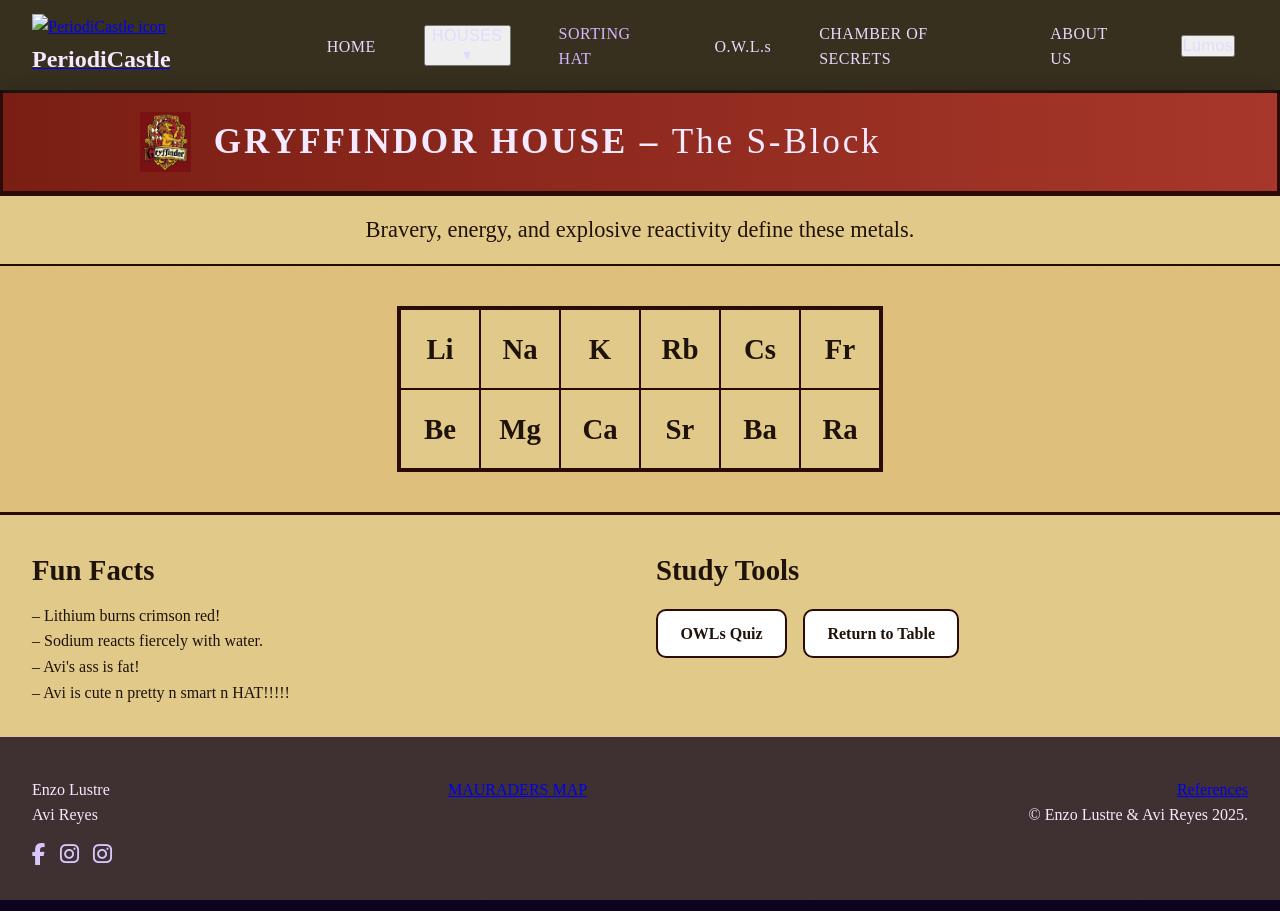
==== public/1-gryffindor.html @ 58e9e411 "edits7 yahoo" ====
<!DOCTYPE html>
<html lang="en">

<head>
    <meta charset="UTF-8" />
    <title>PeriodiCastle | Gryffindor</title>

    <link rel="icon" href="../assets/proposal/Favicon.png" type="image/x-icon" />

    <meta name="viewport" content="width=device-width, initial-scale=1" />
    <meta name="description"
        content="Take a look at the courageous wizards of Gryffindor." />
    <meta name="author" content="Lorenzo Antonio M. Lustre & Avisha Marie Fatima P. Reyes" />

    <link rel="stylesheet"
      href="https://cdnjs.cloudflare.com/ajax/libs/font-awesome/6.5.0/css/all.min.css"
      integrity="sha512-DTOQO9RWCH3ppGqcWaEA1BIZOC6xxalwEsw9c2QQeAIftl+Vegovlnee1c9QX4TctnWMn13TZye+giMm8e2LwA=="
      crossorigin="anonymous" referrerpolicy="no-referrer" />
    <link rel="stylesheet" href="css/1-gryffindor.css" />

    <script src="js/1-gryffindor.js" defer></script>

</head>

<body class="gryffindor-page">

    <nav class="main-nav">
        <div class="nav-inner">

            <div class="nav-left">
                <a href="../index.html" class="brand-link">
                    <img src="../assets/proposal/Favicon.png" alt="PeriodiCastle icon" class="nav-favicon" />
                    <span class="nav-title">PeriodiCastle</span>
                </a>
            </div>

            <div class="nav-right">

                <a href="../index.html" class="nav-link">HOME</a>

                <div class="nav-dropdown">
                    <button class="nav-link nav-dropdown-toggle" type="button">
                        HOUSES ▾
                    </button>

                    <div class="nav-dropdown-menu">
                        <a href="1-gryffindor.html" class="nav-dropdown-item">Gryffindor (S-Block)</a>
                        <a href="2-slytherin.html" class="nav-dropdown-item">Slytherin (P-Block)</a>
                        <a href="3-hufflepuff.html" class="nav-dropdown-item">Hufflepuff (D-Block)</a>
                        <a href="4-ravenclaw.html" class="nav-dropdown-item">Ravenclaw (F-Block)</a>
                    </div>
                </div>

                <a href="5-sortinghat.html" class="nav-link active">SORTING HAT</a>
                <a href="6-owls.html" class="nav-link">O.W.L.s</a>
                <a href="7-chamberofsecrets.html" class="nav-link">CHAMBER OF SECRETS</a>
                <a href="8-aboutus.html" class="nav-link">ABOUT US</a>

                <button class="nav-link lumos-toggle" type="button" id="lumosToggle">
                    Lumos
                </button>
            </div>
        </div>
    </nav>


    <main class="gryffindor-main">

        <!-- Red House Banner -->
        <section class="gryffindor-banner">
            <div class="banner-inner">
            <img src="../assets/icons/1-gryffindor-crest.png" alt="Gryffindor Crest" class="house-crest">
            <h1>GRYFFINDOR HOUSE – <span>The S-Block</span></h1>
            </div>
        </section>

        <!-- Subtitle -->
        <section class="gryffindor-tagline">
            Bravery, energy, and explosive reactivity define these metals.
        </section>

        <!-- S-Block Elements Table -->
        <section class="sblock-wrapper">
        <div class="sblock-grid">
            <button class="element-cell" data-element="Li">Li</button>
            <button class="element-cell" data-element="Na">Na</button>
            <button class="element-cell" data-element="K">K</button>
            <button class="element-cell" data-element="Rb">Rb</button>
            <button class="element-cell" data-element="Cs">Cs</button>
            <button class="element-cell" data-element="Fr">Fr</button>

            <button class="element-cell" data-element="Be">Be</button>
            <button class="element-cell" data-element="Mg">Mg</button>
            <button class="element-cell" data-element="Ca">Ca</button>
            <button class="element-cell" data-element="Sr">Sr</button>
            <button class="element-cell" data-element="Ba">Ba</button>
            <button class="element-cell" data-element="Ra">Ra</button>
        </div>
        </section>


        <!-- Bottom Info Section -->
        <section class="gryffindor-bottom">
    
            <div class="fun-facts">
            <h2> Fun Facts</h2>
            <ul>
                <li>Lithium burns crimson red!</li>
                <li>Sodium reacts fiercely with water.</li>
                <li>Avi's ass is fat!</li>
                <li>Avi is cute n pretty n smart n HAT!!!!!</li>
            </ul>
            </div>

            <div class="study-tools">
            <h2>Study Tools</h2>
            <div class="study-buttons">
                <a href="6-owls.html" class="gryff-btn">OWLs Quiz</a>
                <a href="../index.html" class="gryff-btn gryff-secondary">Return to Table</a>
            </div>
            </div>

        </section>

        </main>

        <div class="element-modal hidden" id="elementModal">
        <div class="element-card">
            <button class="modal-close" id="modalClose">×</button>

            <h2 id="modalName">Lithium</h2>
            <p class="modal-symbol" id="modalSymbol">Li</p>

            <div class="modal-info">
            <p><strong>Atomic Number:</strong> <span id="modalAtomic"></span></p>
            <p id="modalFact"></p>
            </div>
        </div>
        </div>



    <footer class="site-footer">
        <div class="footer-inner">

            <!-- Left (sorry ineed these comments naguguluhan ako ) -->
            <div class="footer-left">
                <p class="footer-names">
                    Enzo Lustre<br>
                    Avi Reyes
                </p>

                <p class="footer-social">
             <!-- Facebook -->
                    <a href="https://facebook.com/" class="social-icon" aria-label="Facebook" target="_blank">
                        <i class="fab fa-facebook-f"></i>
                    </a>
            <!-- IG - enoz stinky -->
                    <a href="https://www.instagram.com/1192ertsul_ozne" 
                        class="social-icon" aria-label="Enzo Instagram" target="_blank">
                        <i class="fab fa-instagram"></i>
                    </a>
            <!-- IG - Avi -->
                    <a href="https://instagram.com/avieszha" 
                        class="social-icon" aria-label="Avi Instagram" target="_blank">
                        <i class="fab fa-instagram"></i>
                    </a>
                </p>
            </div>

            <!-- Center -->
            <div class="footer-center">
                <a href="9-mauradersmap.html" class="footer-map-link">
                    MAURADERS MAP
                </a>
            </div>

            <!-- Right -->
            <div class="footer-right">
                <a href="10-references.html" class="references-link">References</a>

                <p class="footer-copy">© Enzo Lustre &amp; Avi Reyes 2025.</p>
            </div>

        </div>
    </footer>

</body>

</html>
---- public/css/1-gryffindor.css ----
/* ==========================================================
   GLOBAL RESET
   ========================================================== */

* {
  box-sizing: border-box;
  margin: 0;
  padding: 0;
}

html, body {
  font-family: "EB Garamond", serif;
  line-height: 1.6;
  scroll-behavior: smooth;
}

body {
  min-height: 100vh;
  display: flex;
  flex-direction: column;
  padding-top: 90px;
  color: #f4eaff;
}

/* ==========================================================
   NAVIGATION
   ========================================================== */

.main-nav {
  position: fixed;
  top: 0;
  left: 0;
  width: 100%;
  background: rgba(0, 0, 0, 0.75);
  backdrop-filter: blur(10px);
  padding: 0.9rem 2rem;
  z-index: 2000;
  transition: background 0.35s ease, color 0.35s ease;
}

.nav-inner {
  display: flex;
  justify-content: space-between;
  align-items: center;
}

.nav-left,
.nav-right {
  display: flex;
  align-items: center;
  gap: 1.4rem;
}

.nav-title {
  font-size: 1.5rem;
  font-weight: bold;
  color: #f4eaff;
}

.nav-favicon {
  height: 32px;
  width: 32px;
  margin-right: 7px;
}

.nav-link {
  color: #e4d9ff;
  text-decoration: none;
  font-size: 1rem;
  letter-spacing: 0.5px;
  margin: 0 0.8rem;
}

.nav-link:hover,
.nav-link.active {
  color: #d4b6ff;
}

/* Dropdown */
.nav-dropdown {
  position: relative;
}

.nav-dropdown-menu {
  position: absolute;
  top: 100%;
  left: 0;
  min-width: 190px;
  padding: 0.4rem 0;
  background: rgba(40, 20, 70, 0.96);
  border-radius: 10px;
  border: 1px solid rgba(255, 255, 255, 0.3);
  display: none;
  z-index: 999;
}

.nav-dropdown-menu.open {
  display: block;
}

.nav-dropdown-item {
  display: block;
  padding: 0.45rem 0.9rem;
  color: #f4eaff;
  text-decoration: none;
  font-size: 0.9rem;
}

.nav-dropdown-item:hover {
  background: rgba(204, 148, 255, 0.16);
}

/* ==========================================================
   PAGE BACKGROUND + LUMOS
   ========================================================== */

body.gryffindor-page {
  background: #140a30 url("../../assets/backgrounds/1-gryffindor.png")
    center/cover no-repeat fixed;
}

body.gryffindor-page.lumos-on {
  background:
    linear-gradient(
      rgba(220, 208, 255, 0.75),
      rgba(200, 185, 250, 0.7)
    ),
    url("../../assets/backgrounds/1-gryffindor.png")
      center/cover no-repeat fixed;
  color: #2a1a40;
}

/* ==========================================================
   GRYFFINDOR BANNER + TAGLINE
   ========================================================== */

.gryffindor-banner {
  background: linear-gradient(to right, #7a1e14, #a7372a);
  border: 3px solid #2b0b08;
  padding: 1.2rem 2rem;
}

.banner-inner {
  display: flex;
  align-items: center;
  gap: 1.4rem;
  max-width: 1000px;
  margin: 0 auto;
}

.house-crest {
  height: 60px;
}

.gryffindor-banner h1 {
  font-size: 2.2rem;
  letter-spacing: 0.08em;
}

.gryffindor-banner span {
  font-weight: normal;
}

.gryffindor-tagline {
  background: #e1c98a;
  color: #1f1208;
  border-top: 2px solid #2b0b08;
  border-bottom: 2px solid #2b0b08;
  text-align: center;
  padding: 1rem;
  font-size: 1.4rem;
}

/* ==========================================================
   S-BLOCK GRID
   ========================================================== */

.sblock-wrapper {
  display: flex;
  justify-content: center;
  padding: 2.5rem 0;
}

.sblock-grid {
  display: grid;
  grid-template-columns: repeat(6, 80px);
  grid-template-rows: repeat(2, 80px);
  border: 3px solid #2b0b08;
}

.element-cell {
  all: unset;
  display: flex;
  align-items: center;
  justify-content: center;
  font-size: 1.8rem;
  font-weight: bold;
  background: #e1c98a;
  color: #1f1208;
  border: 1.5px solid #2b0b08;
  cursor: pointer;
  transition: transform 0.15s ease, background 0.15s ease;
}

.element-cell:hover {
  background: #f3deb0;
  transform: translateY(-3px);
}

/* ==========================================================
   ELEMENT MODAL
   ========================================================== */

.element-modal {
  position: fixed;
  inset: 0;
  background: rgba(20, 5, 5, 0.7);
  backdrop-filter: blur(4px);
  display: flex;
  align-items: center;
  justify-content: center;
  z-index: 5000;
}

.element-modal.hidden {
  display: none;
}

.element-card {
  background: #f1db9b;
  color: #1f1208;
  border: 3px solid #2b0b08;
  border-radius: 18px;
  padding: 2rem;
  width: 90%;
  max-width: 380px;
  text-align: center;
  position: relative;
  animation: popIn 0.25s ease;
}

@keyframes popIn {
  from {
    transform: scale(0.9);
    opacity: 0;
  }
  to {
    transform: scale(1);
    opacity: 1;
  }
}

.modal-close {
  position: absolute;
  top: 10px;
  right: 14px;
  font-size: 1.8rem;
  background: none;
  border: none;
  cursor: pointer;
  color: #2b0b08;
}

.modal-symbol {
  font-size: 2.5rem;
  font-weight: bold;
  margin: 0.3rem 0 1rem;
}

/* ==========================================================
   BOTTOM SECTION
   ========================================================== */

.gryffindor-bottom {
  display: grid;
  grid-template-columns: 1fr 1fr;
  gap: 2rem;
  background: #e1c98a;
  border-top: 3px solid #2b0b08;
  padding: 2rem;
  color: #1f1208;
}

.gryffindor-bottom h2 {
  font-size: 1.8rem;
  margin-bottom: 0.6rem;
}

.fun-facts ul {
  list-style: none;
}

.fun-facts li::before {
  content: "– ";
}

.study-buttons {
  display: flex;
  gap: 1rem;
  margin-top: 1rem;
}

.gryff-btn {
  padding: 0.6rem 1.4rem;
  border: 2px solid #2b0b08;
  background: #ffffff;
  color: #1f1208;
  font-weight: bold;
  text-decoration: none;
  border-radius: 10px;
}

.gryff-btn:hover {
  background: #f4e3b3;
}

/* ==========================================================
   FOOTER
   ========================================================== */

.site-footer {
  width: 100%;
  padding: 2.4rem 2rem;
  background: rgba(10, 0, 25, 0.75);
  border-top: 1px solid rgba(112, 11, 151, 0.264);
  margin-top: auto;
}

.footer-inner {
  display: flex;
  justify-content: space-between;
  flex-wrap: wrap;
  gap: 2rem;
}

.footer-left,
.footer-center,
.footer-right {
  flex: 1;
  min-width: 220px;
}

.footer-right {
  text-align: right;
}

.footer-social {
  display: flex;
  gap: 14px;
  margin-top: 10px;
}

.social-icon {
  color: #d8c6ff;
  font-size: 1.35rem;
  transition: 0.25s ease;
}

.social-icon:hover {
  color: #f3e7ff;
  transform: translateY(-2px);
}

/* ==========================================================
   RESPONSIVE
   ========================================================== */
   
@media (max-width: 768px) {
  .gryffindor-bottom {
    grid-template-columns: 1fr;
  }

  .sblock-grid {
    transform: scale(0.9);
  }
}
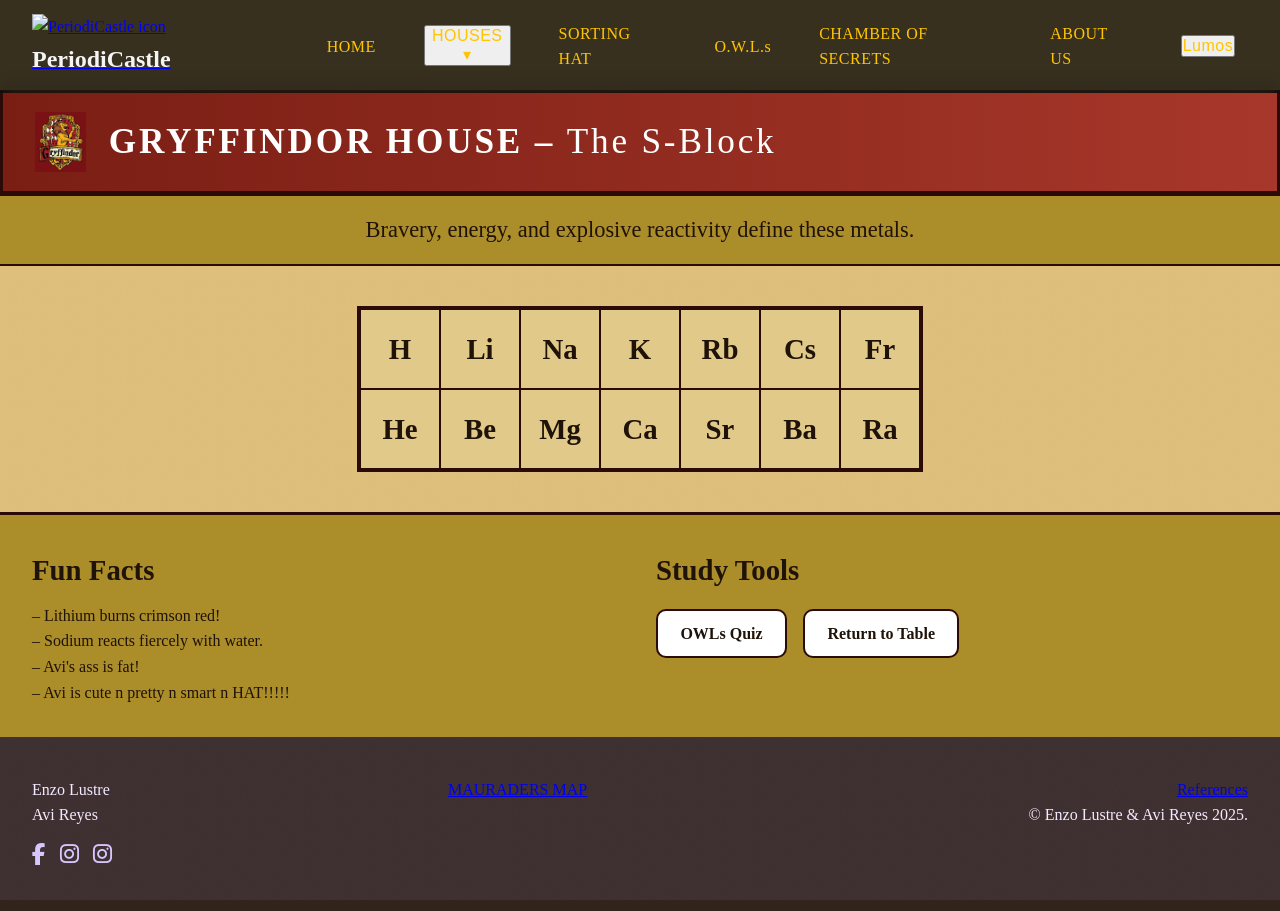
==== commit 7835c29c: "edits8 (slytherin almost done, gryff almost done, global css (esp footer) needs progress, home half " ====
--- a/public/1-gryffindor.html
+++ b/public/1-gryffindor.html
@@ -51,7 +51,7 @@
                     </div>
                 </div>
 
-                <a href="5-sortinghat.html" class="nav-link active">SORTING HAT</a>
+                <a href="5-sortinghat.html" class="nav-link">SORTING HAT</a>
                 <a href="6-owls.html" class="nav-link">O.W.L.s</a>
                 <a href="7-chamberofsecrets.html" class="nav-link">CHAMBER OF SECRETS</a>
                 <a href="8-aboutus.html" class="nav-link">ABOUT US</a>
@@ -82,6 +82,7 @@
         <!-- S-Block Elements Table -->
         <section class="sblock-wrapper">
         <div class="sblock-grid">
+            <button class="element-cell" data-element="H">H</button>
             <button class="element-cell" data-element="Li">Li</button>
             <button class="element-cell" data-element="Na">Na</button>
             <button class="element-cell" data-element="K">K</button>
@@ -89,6 +90,7 @@
             <button class="element-cell" data-element="Cs">Cs</button>
             <button class="element-cell" data-element="Fr">Fr</button>
 
+            <button class="element-cell" data-element="He">He</button>
             <button class="element-cell" data-element="Be">Be</button>
             <button class="element-cell" data-element="Mg">Mg</button>
             <button class="element-cell" data-element="Ca">Ca</button>
@@ -115,8 +117,8 @@
             <div class="study-tools">
             <h2>Study Tools</h2>
             <div class="study-buttons">
-                <a href="6-owls.html" class="gryff-btn">OWLs Quiz</a>
-                <a href="../index.html" class="gryff-btn gryff-secondary">Return to Table</a>
+                <a href="6-owls.html" class="gryffindor-btn">OWLs Quiz</a>
+                <a href="../index.html" class="gryffindor-btn gryffindor-secondary">Return to Table</a>
             </div>
             </div>
 
--- a/public/css/1-gryffindor.css
+++ b/public/css/1-gryffindor.css
@@ -1,5 +1,5 @@
 /* ==========================================================
-   GLOBAL RESET
+   GLOBAL
    ========================================================== */
 
 * {
@@ -54,7 +54,7 @@
 .nav-title {
   font-size: 1.5rem;
   font-weight: bold;
-  color: #f4eaff;
+  color: whitesmoke;
 }
 
 .nav-favicon {
@@ -64,7 +64,7 @@
 }
 
 .nav-link {
-  color: #e4d9ff;
+  color: #ffc500;
   text-decoration: none;
   font-size: 1rem;
   letter-spacing: 0.5px;
@@ -73,7 +73,7 @@
 
 .nav-link:hover,
 .nav-link.active {
-  color: #d4b6ff;
+  color: #7f0909;
 }
 
 /* Dropdown */
@@ -87,7 +87,7 @@
   left: 0;
   min-width: 190px;
   padding: 0.4rem 0;
-  background: rgba(40, 20, 70, 0.96);
+  background: #7f0909;
   border-radius: 10px;
   border: 1px solid rgba(255, 255, 255, 0.3);
   display: none;
@@ -101,13 +101,13 @@
 .nav-dropdown-item {
   display: block;
   padding: 0.45rem 0.9rem;
-  color: #f4eaff;
+  color: #ab8d29;
   text-decoration: none;
   font-size: 0.9rem;
 }
 
 .nav-dropdown-item:hover {
-  background: rgba(204, 148, 255, 0.16);
+  background: #a7372a;
 }
 
 /* ==========================================================
@@ -115,15 +115,15 @@
    ========================================================== */
 
 body.gryffindor-page {
-  background: #140a30 url("../../assets/backgrounds/1-gryffindor.png")
+  background: #aa8a23 url("../../assets/backgrounds/1-gryffindor.png")
     center/cover no-repeat fixed;
 }
 
 body.gryffindor-page.lumos-on {
   background:
     linear-gradient(
-      rgba(220, 208, 255, 0.75),
-      rgba(200, 185, 250, 0.7)
+      #7f0909,
+      #e1c98a
     ),
     url("../../assets/backgrounds/1-gryffindor.png")
       center/cover no-repeat fixed;
@@ -145,7 +145,8 @@
   align-items: center;
   gap: 1.4rem;
   max-width: 1000px;
-  margin: 0 auto;
+  margin: 0, 0;
+  color: white;
 }
 
 .house-crest {
@@ -162,7 +163,7 @@
 }
 
 .gryffindor-tagline {
-  background: #e1c98a;
+  background: #ab8d29;
   color: #1f1208;
   border-top: 2px solid #2b0b08;
   border-bottom: 2px solid #2b0b08;
@@ -183,7 +184,7 @@
 
 .sblock-grid {
   display: grid;
-  grid-template-columns: repeat(6, 80px);
+  grid-template-columns: repeat(7, 80px);
   grid-template-rows: repeat(2, 80px);
   border: 3px solid #2b0b08;
 }
@@ -203,8 +204,9 @@
 }
 
 .element-cell:hover {
-  background: #f3deb0;
-  transform: translateY(-3px);
+  background: #7f0909;
+  transform: translateY(-10px);
+  color: #ffc500;
 }
 
 /* ==========================================================
@@ -227,9 +229,9 @@
 }
 
 .element-card {
-  background: #f1db9b;
-  color: #1f1208;
-  border: 3px solid #2b0b08;
+  background: #7a1e14;
+  color: #ffc500;
+  border: 2px solid #2b0b08;
   border-radius: 18px;
   padding: 2rem;
   width: 90%;
@@ -275,7 +277,7 @@
   display: grid;
   grid-template-columns: 1fr 1fr;
   gap: 2rem;
-  background: #e1c98a;
+  background: #ab8d29;
   border-top: 3px solid #2b0b08;
   padding: 2rem;
   color: #1f1208;
@@ -300,7 +302,7 @@
   margin-top: 1rem;
 }
 
-.gryff-btn {
+.gryffindor-btn {
   padding: 0.6rem 1.4rem;
   border: 2px solid #2b0b08;
   background: #ffffff;
@@ -310,7 +312,7 @@
   border-radius: 10px;
 }
 
-.gryff-btn:hover {
+.gryffindor-btn:hover {
   background: #f4e3b3;
 }
 
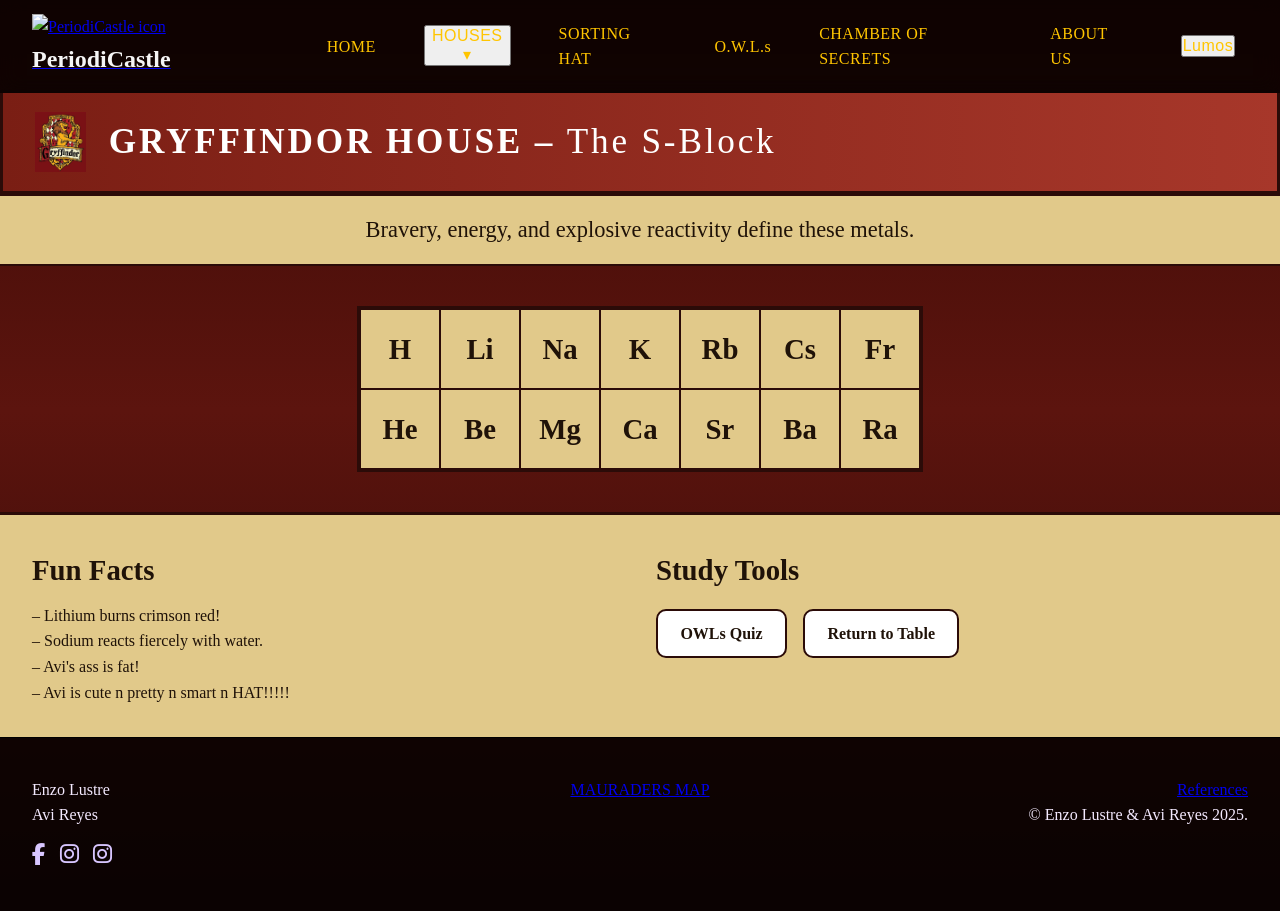
==== commit ec2be09e: "hhh" ====
--- a/public/1-gryffindor.html
+++ b/public/1-gryffindor.html
@@ -66,7 +66,7 @@
 
     <main class="gryffindor-main">
 
-        <!-- Red House Banner -->
+        <!-- Gryffindor House Banner -->
         <section class="gryffindor-banner">
             <div class="banner-inner">
             <img src="../assets/icons/1-gryffindor-crest.png" alt="Gryffindor Crest" class="house-crest">
--- a/public/css/1-gryffindor.css
+++ b/public/css/1-gryffindor.css
@@ -21,6 +21,8 @@
   padding-top: 90px;
   color: #f4eaff;
 }
+
+
 
 /* ==========================================================
    NAVIGATION
@@ -101,7 +103,7 @@
 .nav-dropdown-item {
   display: block;
   padding: 0.45rem 0.9rem;
-  color: #ab8d29;
+  color: #e1c98a;
   text-decoration: none;
   font-size: 0.9rem;
 }
@@ -115,20 +117,33 @@
    ========================================================== */
 
 body.gryffindor-page {
-  background: #aa8a23 url("../../assets/backgrounds/1-gryffindor.png")
-    center/cover no-repeat fixed;
-}
-
-body.gryffindor-page.lumos-on {
   background:
     linear-gradient(
-      #7f0909,
-      #e1c98a
+      180deg,
+      #3b0a06 0%,  
+      #5c140e 45%,   
+      #2a0806 100%
     ),
     url("../../assets/backgrounds/1-gryffindor.png")
       center/cover no-repeat fixed;
+  color: #f4eaff;
+}
+
+body.gryffindor-page.lumos-on {
+  background:
+    url("../../assets/backgrounds/1-gryffindor.png")
+      center/cover no-repeat fixed;
   color: #2a1a40;
 }
+
+.gryffindor-tagline.lumos-on {
+  background: #e1c98a
+}
+
+.gryffindor-bottom.lumos-on {
+  background: #e1c98a
+}
+
 
 /* ==========================================================
    GRYFFINDOR BANNER + TAGLINE
@@ -163,7 +178,7 @@
 }
 
 .gryffindor-tagline {
-  background: #ab8d29;
+  background: #e1c98a;
   color: #1f1208;
   border-top: 2px solid #2b0b08;
   border-bottom: 2px solid #2b0b08;
@@ -277,7 +292,7 @@
   display: grid;
   grid-template-columns: 1fr 1fr;
   gap: 2rem;
-  background: #ab8d29;
+  background: #e1c98a;
   border-top: 3px solid #2b0b08;
   padding: 2rem;
   color: #1f1208;
@@ -313,7 +328,7 @@
 }
 
 .gryffindor-btn:hover {
-  background: #f4e3b3;
+  background: #7a1e14;
 }
 
 /* ==========================================================
@@ -323,8 +338,8 @@
 .site-footer {
   width: 100%;
   padding: 2.4rem 2rem;
-  background: rgba(10, 0, 25, 0.75);
-  border-top: 1px solid rgba(112, 11, 151, 0.264);
+  background: rgba(0, 0, 0, 0.75);
+  border-top: 1px solid black;
   margin-top: auto;
 }
 
@@ -346,6 +361,10 @@
   text-align: right;
 }
 
+.footer-center {
+  text-align: center;
+}
+
 .footer-social {
   display: flex;
   gap: 14px;
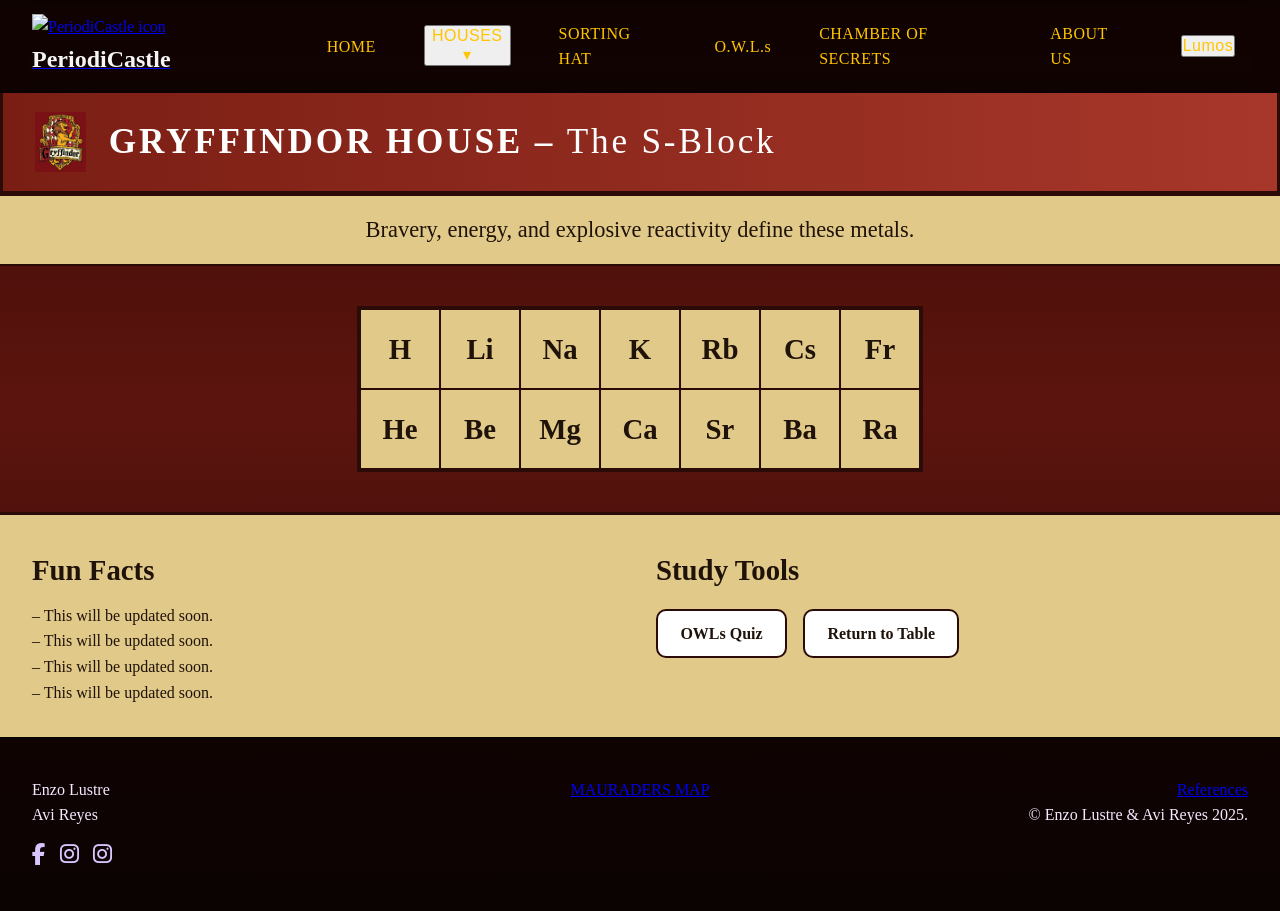
==== commit e6eb56f2: "q2 submission" ====
--- a/public/1-gryffindor.html
+++ b/public/1-gryffindor.html
@@ -107,10 +107,10 @@
             <div class="fun-facts">
             <h2> Fun Facts</h2>
             <ul>
-                <li>Lithium burns crimson red!</li>
-                <li>Sodium reacts fiercely with water.</li>
-                <li>Avi's ass is fat!</li>
-                <li>Avi is cute n pretty n smart n HAT!!!!!</li>
+                <li>This will be updated soon.</li>
+                <li>This will be updated soon.</li>
+                <li>This will be updated soon.</li>
+                <li>This will be updated soon.</li>
             </ul>
             </div>
 
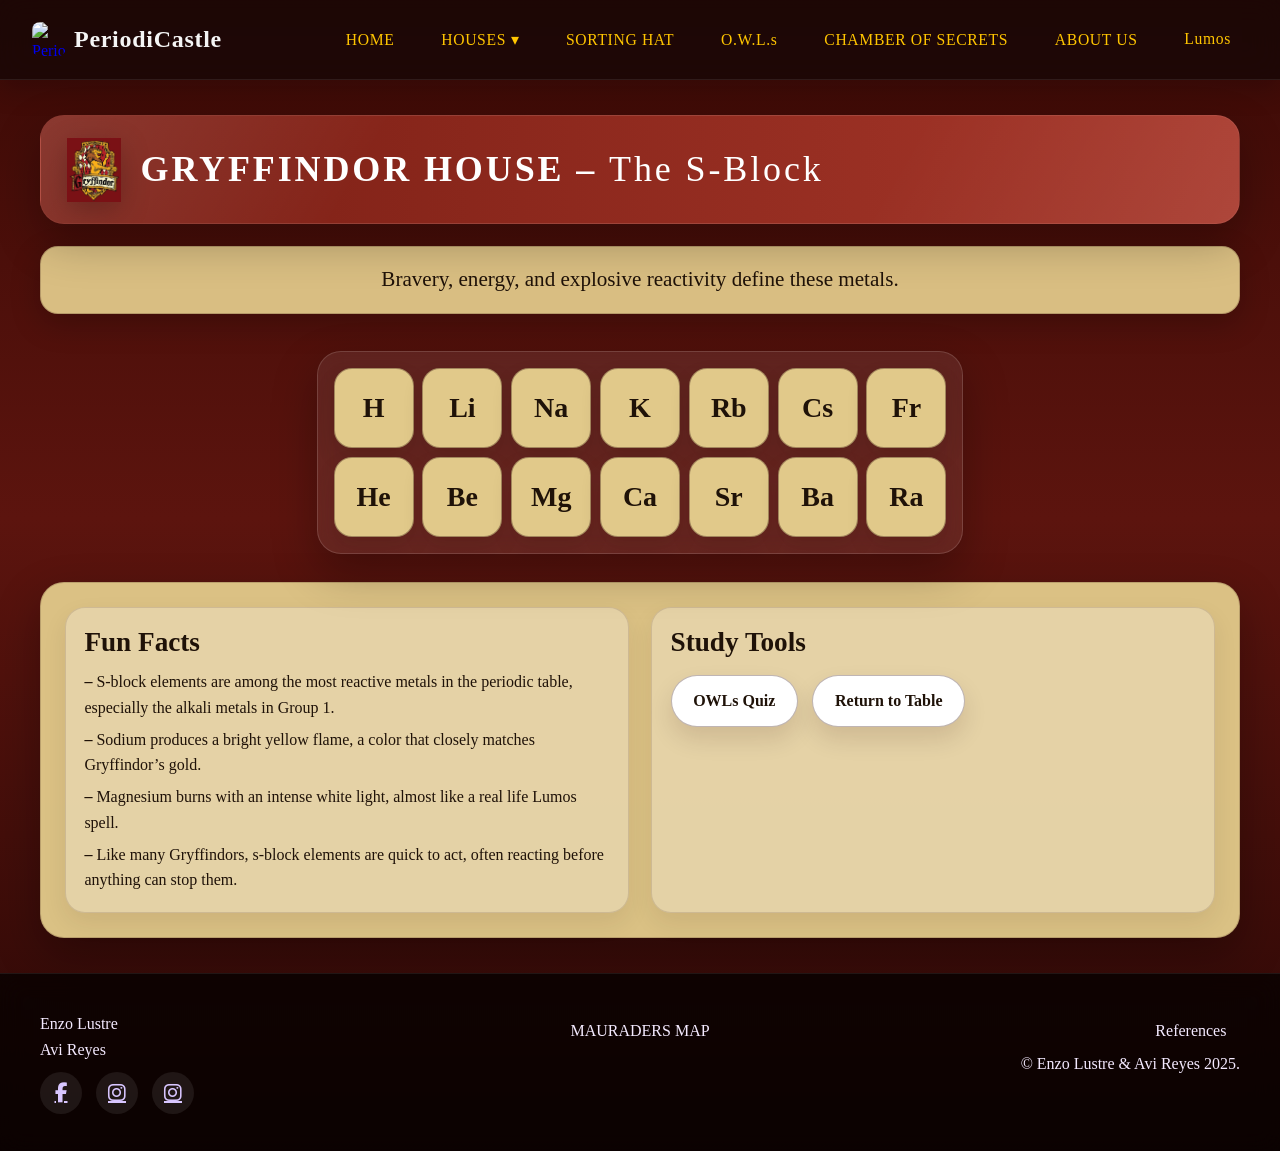
==== commit 99af6070: "ss" ====
--- a/public/1-gryffindor.html
+++ b/public/1-gryffindor.html
@@ -107,10 +107,10 @@
             <div class="fun-facts">
             <h2> Fun Facts</h2>
             <ul>
-                <li>This will be updated soon.</li>
-                <li>This will be updated soon.</li>
-                <li>This will be updated soon.</li>
-                <li>This will be updated soon.</li>
+                <li>S-block elements are among the most reactive metals in the periodic table, especially the alkali metals in Group 1.</li>
+                <li>Sodium produces a bright yellow flame, a color that closely matches Gryffindor’s gold.</li>
+                <li>Magnesium burns with an intense white light, almost like a real life Lumos spell.</li>
+                <li>Like many Gryffindors, s-block elements are quick to act, often reacting before anything can stop them.</li>
             </ul>
             </div>
 
@@ -179,7 +179,7 @@
 
             <!-- Right -->
             <div class="footer-right">
-                <a href="10-references.html" class="references-link">References</a>
+                <a href="11-references.html" class="references-link">References</a>
 
                 <p class="footer-copy">© Enzo Lustre &amp; Avi Reyes 2025.</p>
             </div>
--- a/public/css/1-gryffindor.css
+++ b/public/css/1-gryffindor.css
@@ -8,7 +8,21 @@
   padding: 0;
 }
 
-html, body {
+:root {
+  --transition-smooth: 0.3s ease;
+  --transition-bounce: 0.22s ease;
+  --radius-sm: 12px;
+  --radius-md: 18px;
+  --radius-lg: 24px;
+  --shadow-soft: 0 10px 30px rgba(0, 0, 0, 0.22);
+  --shadow-card: 0 18px 45px rgba(0, 0, 0, 0.28);
+  --border-soft: 1px solid rgba(255, 255, 255, 0.14);
+  --glass-bg: rgba(255, 255, 255, 0.08);
+  --glass-bg-strong: rgba(255, 255, 255, 0.12);
+}
+
+html,
+body {
   font-family: "EB Garamond", serif;
   line-height: 1.6;
   scroll-behavior: smooth;
@@ -18,11 +32,9 @@
   min-height: 100vh;
   display: flex;
   flex-direction: column;
-  padding-top: 90px;
+  padding-top: 96px;
   color: #f4eaff;
 }
-
-
 
 /* ==========================================================
    NAVIGATION
@@ -33,83 +45,146 @@
   top: 0;
   left: 0;
   width: 100%;
-  background: rgba(0, 0, 0, 0.75);
-  backdrop-filter: blur(10px);
-  padding: 0.9rem 2rem;
+  background: rgba(15, 7, 7, 0.68);
+  backdrop-filter: blur(14px);
+  -webkit-backdrop-filter: blur(14px);
+  border-bottom: 1px solid rgba(255, 255, 255, 0.08);
+  padding: 1rem 2rem;
   z-index: 2000;
-  transition: background 0.35s ease, color 0.35s ease;
+  transition:
+    background var(--transition-smooth),
+    border-color var(--transition-smooth),
+    box-shadow var(--transition-smooth);
+  box-shadow: 0 10px 25px rgba(0, 0, 0, 0.18);
 }
 
 .nav-inner {
   display: flex;
   justify-content: space-between;
   align-items: center;
+  gap: 1rem;
+}
+
+.brand-link {
+  display: inline-flex;
+  align-items: center;
+  text-decoration: none;
 }
 
 .nav-left,
 .nav-right {
   display: flex;
   align-items: center;
-  gap: 1.4rem;
+  gap: 0.8rem;
+  flex-wrap: wrap;
 }
 
 .nav-title {
   font-size: 1.5rem;
-  font-weight: bold;
+  font-weight: 700;
   color: whitesmoke;
+  letter-spacing: 0.03em;
 }
 
 .nav-favicon {
-  height: 32px;
-  width: 32px;
-  margin-right: 7px;
-}
-
-.nav-link {
+  height: 34px;
+  width: 34px;
+  margin-right: 8px;
+  border-radius: 8px;
+}
+
+.nav-link,
+.nav-dropdown-toggle,
+.lumos-toggle {
+  appearance: none;
+  border: 1px solid transparent;
+  background: transparent;
   color: #ffc500;
   text-decoration: none;
-  font-size: 1rem;
-  letter-spacing: 0.5px;
-  margin: 0 0.8rem;
+  font-size: 0.98rem;
+  letter-spacing: 0.04em;
+  padding: 0.62rem 1rem;
+  border-radius: 999px;
+  transition:
+    transform var(--transition-bounce),
+    background var(--transition-smooth),
+    color var(--transition-smooth),
+    border-color var(--transition-smooth),
+    box-shadow var(--transition-smooth);
+  cursor: pointer;
+  font-family: inherit;
 }
 
 .nav-link:hover,
+.nav-link.active,
+.nav-dropdown-toggle:hover,
+.lumos-toggle:hover {
+  transform: translateY(-2px);
+  background: rgba(255, 197, 0, 0.12);
+  border-color: rgba(255, 197, 0, 0.18);
+  box-shadow: 0 10px 22px rgba(0, 0, 0, 0.14);
+}
+
 .nav-link.active {
   color: #7f0909;
+  background: rgba(255, 255, 255, 0.18);
 }
 
 /* Dropdown */
+
 .nav-dropdown {
   position: relative;
 }
 
 .nav-dropdown-menu {
   position: absolute;
-  top: 100%;
+  top: calc(100% + 0.55rem);
   left: 0;
-  min-width: 190px;
-  padding: 0.4rem 0;
-  background: #7f0909;
-  border-radius: 10px;
-  border: 1px solid rgba(255, 255, 255, 0.3);
+  min-width: 230px;
+  padding: 0.55rem;
+  background: rgba(127, 9, 9, 0.96);
+  backdrop-filter: blur(14px);
+  -webkit-backdrop-filter: blur(14px);
+  border-radius: 18px;
+  border: 1px solid rgba(255, 255, 255, 0.14);
   display: none;
   z-index: 999;
+  box-shadow: var(--shadow-card);
 }
 
 .nav-dropdown-menu.open {
   display: block;
+  animation: dropdownFade 0.22s ease;
+}
+
+@keyframes dropdownFade {
+  from {
+    opacity: 0;
+    transform: translateY(-6px);
+  }
+  to {
+    opacity: 1;
+    transform: translateY(0);
+  }
 }
 
 .nav-dropdown-item {
   display: block;
-  padding: 0.45rem 0.9rem;
+  padding: 0.72rem 0.95rem;
   color: #e1c98a;
   text-decoration: none;
-  font-size: 0.9rem;
+  font-size: 0.95rem;
+  border-radius: 12px;
+  transition:
+    background var(--transition-smooth),
+    transform var(--transition-bounce),
+    color var(--transition-smooth);
 }
 
 .nav-dropdown-item:hover {
-  background: #a7372a;
+  background: rgba(255, 255, 255, 0.12);
+  color: #fff3c2;
+  transform: translateX(4px);
 }
 
 /* ==========================================================
@@ -120,8 +195,8 @@
   background:
     linear-gradient(
       180deg,
-      #3b0a06 0%,  
-      #5c140e 45%,   
+      #3b0a06 0%,
+      #5c140e 45%,
       #2a0806 100%
     ),
     url("../../assets/backgrounds/1-gryffindor.png")
@@ -137,13 +212,25 @@
 }
 
 .gryffindor-tagline.lumos-on {
-  background: #e1c98a
+  background: #e1c98a;
 }
 
 .gryffindor-bottom.lumos-on {
-  background: #e1c98a
-}
-
+  background: #e1c98a;
+}
+
+/* ==========================================================
+   MAIN LAYOUT
+   ========================================================== */
+
+.gryffindor-main {
+  width: min(1200px, calc(100% - 2rem));
+  margin: 0 auto;
+  padding: 1.2rem 0 2.2rem;
+  display: flex;
+  flex-direction: column;
+  gap: 1.35rem;
+}
 
 /* ==========================================================
    GRYFFINDOR BANNER + TAGLINE
@@ -151,40 +238,65 @@
 
 .gryffindor-banner {
   background: linear-gradient(to right, #7a1e14, #a7372a);
-  border: 3px solid #2b0b08;
-  padding: 1.2rem 2rem;
+  border: 1px solid rgba(255, 255, 255, 0.12);
+  border-radius: var(--radius-lg);
+  padding: 1.35rem 1.6rem;
+  box-shadow: var(--shadow-card);
+  overflow: hidden;
+  position: relative;
+}
+
+.gryffindor-banner::before {
+  content: "";
+  position: absolute;
+  inset: 0;
+  background:
+    linear-gradient(
+      120deg,
+      rgba(255, 255, 255, 0.12),
+      transparent 28%,
+      transparent 70%,
+      rgba(255, 255, 255, 0.08)
+    );
+  pointer-events: none;
 }
 
 .banner-inner {
   display: flex;
   align-items: center;
-  gap: 1.4rem;
+  gap: 1.2rem;
   max-width: 1000px;
-  margin: 0, 0;
   color: white;
+  position: relative;
+  z-index: 1;
 }
 
 .house-crest {
-  height: 60px;
+  height: 64px;
+  width: auto;
+  flex-shrink: 0;
+  filter: drop-shadow(0 8px 14px rgba(0, 0, 0, 0.22));
 }
 
 .gryffindor-banner h1 {
-  font-size: 2.2rem;
+  font-size: clamp(1.55rem, 3vw, 2.25rem);
   letter-spacing: 0.08em;
+  line-height: 1.15;
 }
 
 .gryffindor-banner span {
-  font-weight: normal;
+  font-weight: 400;
 }
 
 .gryffindor-tagline {
-  background: #e1c98a;
+  background: rgba(225, 201, 138, 0.95);
   color: #1f1208;
-  border-top: 2px solid #2b0b08;
-  border-bottom: 2px solid #2b0b08;
+  border: 1px solid rgba(43, 11, 8, 0.2);
+  border-radius: var(--radius-md);
   text-align: center;
-  padding: 1rem;
-  font-size: 1.4rem;
+  padding: 1rem 1.2rem;
+  font-size: clamp(1.08rem, 2vw, 1.32rem);
+  box-shadow: var(--shadow-soft);
 }
 
 /* ==========================================================
@@ -194,14 +306,21 @@
 .sblock-wrapper {
   display: flex;
   justify-content: center;
-  padding: 2.5rem 0;
+  padding: 1rem 0 0.4rem;
 }
 
 .sblock-grid {
   display: grid;
   grid-template-columns: repeat(7, 80px);
   grid-template-rows: repeat(2, 80px);
-  border: 3px solid #2b0b08;
+  gap: 0.55rem;
+  padding: 1rem;
+  border-radius: var(--radius-lg);
+  background: rgba(255, 255, 255, 0.08);
+  border: var(--border-soft);
+  backdrop-filter: blur(10px);
+  -webkit-backdrop-filter: blur(10px);
+  box-shadow: var(--shadow-card);
 }
 
 .element-cell {
@@ -209,19 +328,32 @@
   display: flex;
   align-items: center;
   justify-content: center;
-  font-size: 1.8rem;
-  font-weight: bold;
+  font-size: 1.75rem;
+  font-weight: 700;
   background: #e1c98a;
   color: #1f1208;
-  border: 1.5px solid #2b0b08;
+  border: 1px solid rgba(43, 11, 8, 0.35);
+  border-radius: 18px;
   cursor: pointer;
-  transition: transform 0.15s ease, background 0.15s ease;
+  transition:
+    transform var(--transition-bounce),
+    box-shadow var(--transition-smooth),
+    background var(--transition-smooth),
+    color var(--transition-smooth),
+    border-color var(--transition-smooth);
+  box-shadow: 0 10px 20px rgba(43, 11, 8, 0.14);
 }
 
 .element-cell:hover {
   background: #7f0909;
-  transform: translateY(-10px);
+  transform: translateY(-6px) scale(1.03);
   color: #ffc500;
+  border-color: rgba(255, 197, 0, 0.26);
+  box-shadow: 0 16px 28px rgba(0, 0, 0, 0.24);
+}
+
+.element-cell:active {
+  transform: translateY(-2px) scale(0.99);
 }
 
 /* ==========================================================
@@ -231,12 +363,14 @@
 .element-modal {
   position: fixed;
   inset: 0;
-  background: rgba(20, 5, 5, 0.7);
-  backdrop-filter: blur(4px);
+  background: rgba(20, 5, 5, 0.72);
+  backdrop-filter: blur(7px);
+  -webkit-backdrop-filter: blur(7px);
   display: flex;
   align-items: center;
   justify-content: center;
   z-index: 5000;
+  padding: 1rem;
 }
 
 .element-modal.hidden {
@@ -244,44 +378,87 @@
 }
 
 .element-card {
-  background: #7a1e14;
+  background:
+    linear-gradient(
+      160deg,
+      rgba(122, 30, 20, 0.96),
+      rgba(91, 19, 14, 0.98)
+    );
   color: #ffc500;
-  border: 2px solid #2b0b08;
-  border-radius: 18px;
-  padding: 2rem;
-  width: 90%;
-  max-width: 380px;
+  border: 1px solid rgba(255, 255, 255, 0.14);
+  border-radius: 24px;
+  padding: 2rem 1.6rem 1.5rem;
+  width: 100%;
+  max-width: 400px;
   text-align: center;
   position: relative;
   animation: popIn 0.25s ease;
+  box-shadow: 0 28px 60px rgba(0, 0, 0, 0.38);
+  overflow: hidden;
+}
+
+.element-card::before {
+  content: "";
+  position: absolute;
+  inset: 0;
+  background:
+    linear-gradient(
+      130deg,
+      rgba(255, 255, 255, 0.1),
+      transparent 35%,
+      transparent 70%,
+      rgba(255, 255, 255, 0.05)
+    );
+  pointer-events: none;
 }
 
 @keyframes popIn {
   from {
-    transform: scale(0.9);
+    transform: scale(0.94) translateY(8px);
     opacity: 0;
   }
   to {
-    transform: scale(1);
+    transform: scale(1) translateY(0);
     opacity: 1;
   }
 }
 
 .modal-close {
   position: absolute;
-  top: 10px;
+  top: 12px;
   right: 14px;
-  font-size: 1.8rem;
-  background: none;
-  border: none;
+  width: 40px;
+  height: 40px;
+  font-size: 1.55rem;
+  background: rgba(255, 255, 255, 0.12);
+  border: 1px solid rgba(255, 255, 255, 0.12);
+  border-radius: 999px;
   cursor: pointer;
-  color: #2b0b08;
+  color: #fff0c8;
+  display: inline-flex;
+  align-items: center;
+  justify-content: center;
+  transition:
+    transform var(--transition-bounce),
+    background var(--transition-smooth);
+}
+
+.modal-close:hover {
+  transform: rotate(90deg) scale(1.05);
+  background: rgba(255, 255, 255, 0.2);
 }
 
 .modal-symbol {
-  font-size: 2.5rem;
-  font-weight: bold;
-  margin: 0.3rem 0 1rem;
+  font-size: 2.6rem;
+  font-weight: 700;
+  margin: 0.35rem 0 1rem;
+}
+
+.modal-info {
+  display: grid;
+  gap: 0.45rem;
+  position: relative;
+  z-index: 1;
 }
 
 /* ==========================================================
@@ -291,44 +468,78 @@
 .gryffindor-bottom {
   display: grid;
   grid-template-columns: 1fr 1fr;
-  gap: 2rem;
-  background: #e1c98a;
-  border-top: 3px solid #2b0b08;
-  padding: 2rem;
+  gap: 1.4rem;
+  background: rgba(225, 201, 138, 0.96);
+  border: 1px solid rgba(43, 11, 8, 0.18);
+  border-radius: var(--radius-lg);
+  padding: 1.5rem;
   color: #1f1208;
+  box-shadow: var(--shadow-card);
+}
+
+.fun-facts,
+.study-tools {
+  background: rgba(255, 255, 255, 0.28);
+  border: 1px solid rgba(43, 11, 8, 0.12);
+  border-radius: 20px;
+  padding: 1.2rem 1.15rem;
+  box-shadow: 0 10px 24px rgba(43, 11, 8, 0.08);
 }
 
 .gryffindor-bottom h2 {
-  font-size: 1.8rem;
-  margin-bottom: 0.6rem;
+  font-size: 1.7rem;
+  margin-bottom: 0.65rem;
+  line-height: 1.15;
 }
 
 .fun-facts ul {
   list-style: none;
+  display: grid;
+  gap: 0.4rem;
 }
 
 .fun-facts li::before {
   content: "– ";
+  font-weight: 700;
 }
 
 .study-buttons {
   display: flex;
-  gap: 1rem;
+  flex-wrap: wrap;
+  gap: 0.9rem;
   margin-top: 1rem;
 }
 
 .gryffindor-btn {
-  padding: 0.6rem 1.4rem;
-  border: 2px solid #2b0b08;
+  display: inline-flex;
+  align-items: center;
+  justify-content: center;
+  padding: 0.78rem 1.35rem;
+  border: 1px solid rgba(43, 11, 8, 0.3);
   background: #ffffff;
   color: #1f1208;
-  font-weight: bold;
+  font-weight: 700;
   text-decoration: none;
-  border-radius: 10px;
+  border-radius: 999px;
+  box-shadow: 0 12px 24px rgba(43, 11, 8, 0.12);
+  transition:
+    transform var(--transition-bounce),
+    box-shadow var(--transition-smooth),
+    background var(--transition-smooth),
+    color var(--transition-smooth),
+    border-color var(--transition-smooth);
 }
 
 .gryffindor-btn:hover {
   background: #7a1e14;
+  color: #ffc500;
+  transform: translateY(-3px);
+  border-color: rgba(255, 197, 0, 0.28);
+  box-shadow: 0 16px 28px rgba(0, 0, 0, 0.18);
+}
+
+.gryffindor-btn:active {
+  transform: translateY(-1px);
 }
 
 /* ==========================================================
@@ -337,13 +548,17 @@
 
 .site-footer {
   width: 100%;
-  padding: 2.4rem 2rem;
-  background: rgba(0, 0, 0, 0.75);
-  border-top: 1px solid black;
+  padding: 2.3rem 2rem;
+  background: rgba(0, 0, 0, 0.72);
+  backdrop-filter: blur(12px);
+  -webkit-backdrop-filter: blur(12px);
+  border-top: 1px solid rgba(255, 255, 255, 0.08);
   margin-top: auto;
 }
 
 .footer-inner {
+  width: min(1200px, calc(100% - 1rem));
+  margin: 0 auto;
   display: flex;
   justify-content: space-between;
   flex-wrap: wrap;
@@ -365,6 +580,31 @@
   text-align: center;
 }
 
+.footer-names,
+.footer-copy,
+.references-link,
+.footer-map-link {
+  color: #f4eaff;
+}
+
+.footer-map-link,
+.references-link {
+  text-decoration: none;
+  display: inline-block;
+  padding: 0.45rem 0.85rem;
+  border-radius: 999px;
+  transition:
+    background var(--transition-smooth),
+    transform var(--transition-bounce),
+    color var(--transition-smooth);
+}
+
+.footer-map-link:hover,
+.references-link:hover {
+  background: rgba(255, 255, 255, 0.1);
+  transform: translateY(-2px);
+}
+
 .footer-social {
   display: flex;
   gap: 14px;
@@ -373,25 +613,118 @@
 
 .social-icon {
   color: #d8c6ff;
-  font-size: 1.35rem;
-  transition: 0.25s ease;
+  font-size: 1.25rem;
+  width: 42px;
+  height: 42px;
+  border-radius: 999px;
+  display: inline-flex;
+  align-items: center;
+  justify-content: center;
+  background: rgba(255, 255, 255, 0.08);
+  transition:
+    transform var(--transition-bounce),
+    background var(--transition-smooth),
+    color var(--transition-smooth);
 }
 
 .social-icon:hover {
   color: #f3e7ff;
-  transform: translateY(-2px);
+  background: rgba(255, 255, 255, 0.14);
+  transform: translateY(-3px);
 }
 
 /* ==========================================================
    RESPONSIVE
    ========================================================== */
-   
+
+@media (max-width: 980px) {
+  .main-nav {
+    padding: 0.95rem 1rem;
+  }
+
+  .nav-inner {
+    align-items: flex-start;
+  }
+
+  .nav-right {
+    justify-content: flex-end;
+  }
+}
+
 @media (max-width: 768px) {
+  body {
+    padding-top: 128px;
+  }
+
+  .gryffindor-main {
+    width: min(100%, calc(100% - 1rem));
+  }
+
+  .banner-inner {
+    align-items: flex-start;
+  }
+
   .gryffindor-bottom {
     grid-template-columns: 1fr;
   }
 
   .sblock-grid {
     transform: scale(0.9);
-  }
+    transform-origin: top center;
+  }
+
+  .footer-right,
+  .footer-center {
+    text-align: left;
+  }
+}
+
+@media (max-width: 560px) {
+  .main-nav {
+    padding: 0.85rem 0.8rem;
+  }
+
+  body {
+    padding-top: 150px;
+  }
+
+  .gryffindor-banner,
+  .gryffindor-tagline,
+  .gryffindor-bottom {
+    border-radius: 18px;
+  }
+
+  .sblock-wrapper {
+    overflow-x: auto;
+    justify-content: flex-start;
+    padding-bottom: 0.6rem;
+  }
+
+  .sblock-grid {
+    transform: none;
+    min-width: max-content;
+  }
+
+  .study-buttons {
+    flex-direction: column;
+    align-items: stretch;
+  }
+
+  .gryffindor-btn {
+    width: 100%;
+  }
+}
+
+html,
+body {
+  cursor: url("../../assets/icons/wand-cursor.png") 4 4, auto;
+}
+
+a,
+button,
+input,
+select,
+textarea,
+label {
+  cursor: url("../../assets/icons/wand-cursor.png") 4 4, pointer;
 }
